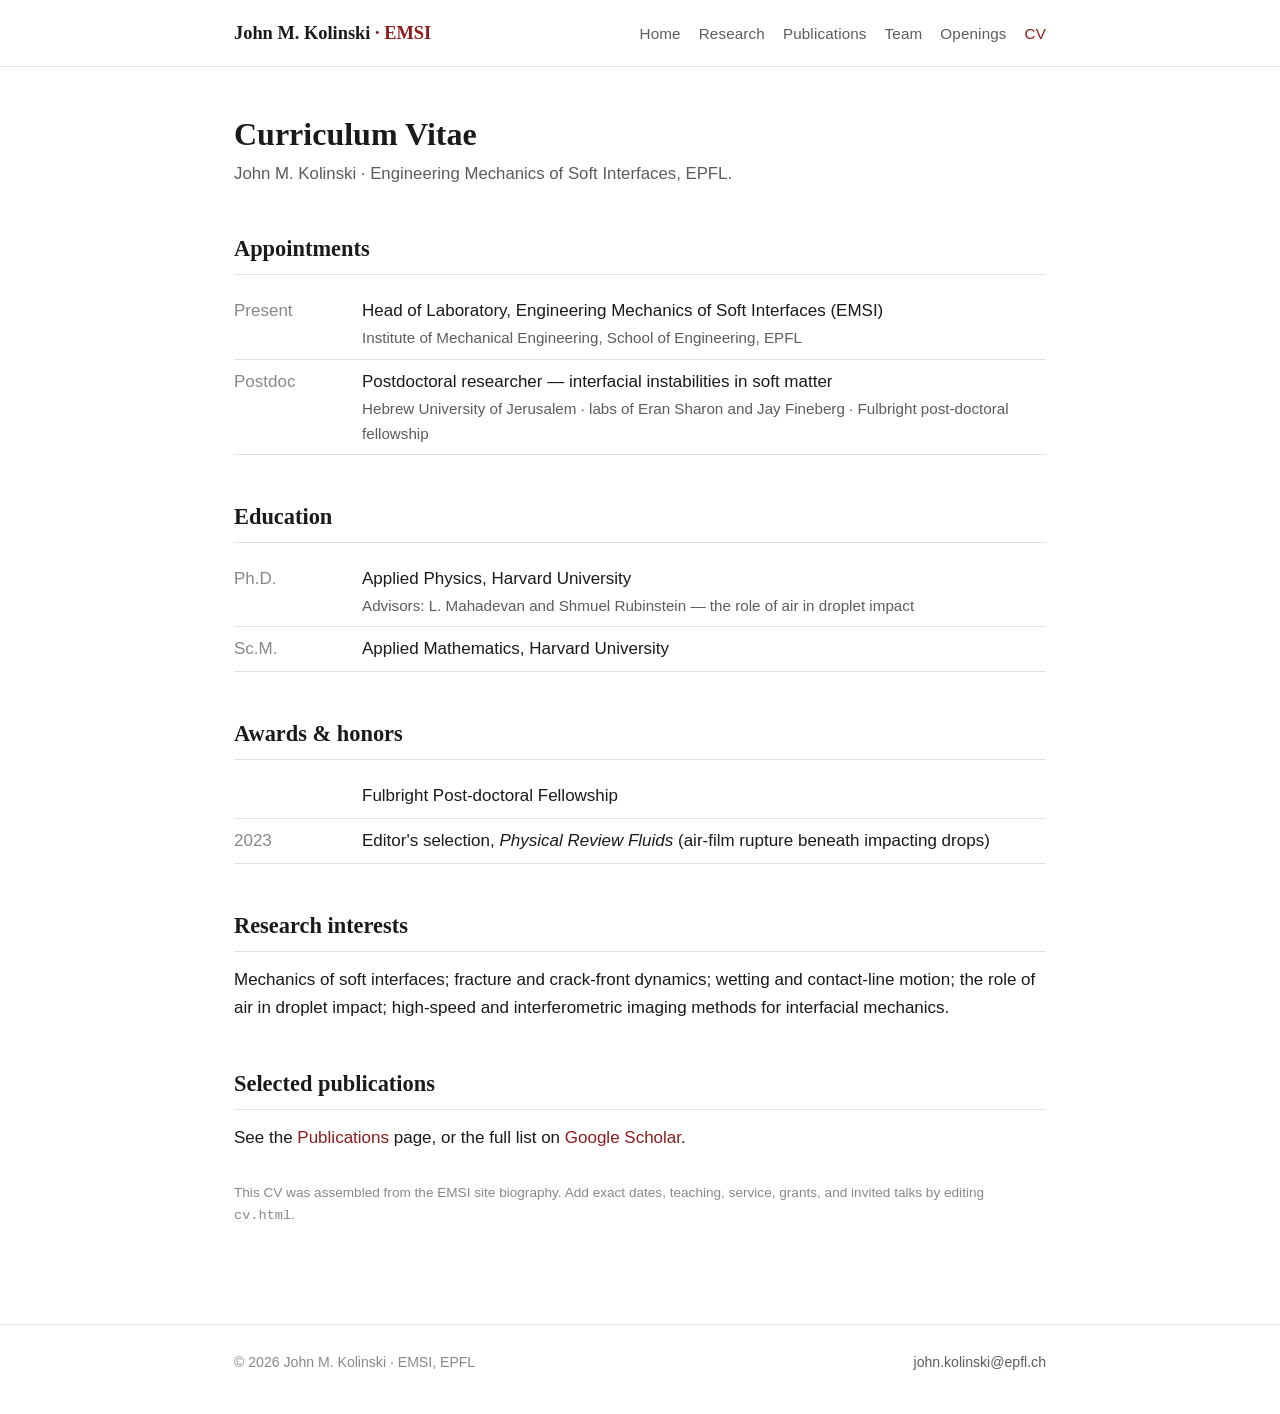
==== cv.html @ 67ac92ac "Add files via upload" ====
<!DOCTYPE html>
<html lang="en">
<head>
<meta charset="utf-8">
<meta name="viewport" content="width=device-width, initial-scale=1">
<title>CV — John M. Kolinski</title>
<meta name="description" content="Curriculum vitae of John M. Kolinski, EPFL.">
<link rel="stylesheet" href="styles.css">
</head>
<body>
<header class="site-header">
  <nav class="nav-wrap">
    <a class="brand" href="index.html">John M. Kolinski <span>· EMSI</span></a>
    <div class="nav-links">
      <a href="index.html">Home</a>
      <a href="research.html">Research</a>
      <a href="publications.html">Publications</a>
      <a href="team.html">Team</a>
      <a href="openings.html">Openings</a>
      <a href="cv.html" class="active">CV</a>
    </div>
  </nav>
</header>

<main>
  <h1 class="page-title">Curriculum Vitae</h1>
  <p class="lead">John M. Kolinski · Engineering Mechanics of Soft Interfaces, EPFL.
    <!-- To offer a downloadable CV, drop a cv.pdf in this folder and uncomment: -->
    <!-- <a href="cv.pdf">Download PDF →</a> --></p>

  <h2>Appointments</h2>
  <div class="cv-row">
    <div class="cv-year">Present</div>
    <div class="cv-detail">Head of Laboratory, Engineering Mechanics of Soft Interfaces (EMSI)
      <div class="where">Institute of Mechanical Engineering, School of Engineering, EPFL</div></div>
  </div>
  <div class="cv-row">
    <div class="cv-year">Postdoc</div>
    <div class="cv-detail">Postdoctoral researcher — interfacial instabilities in soft matter
      <div class="where">Hebrew University of Jerusalem · labs of Eran Sharon and Jay Fineberg · Fulbright post-doctoral fellowship</div></div>
  </div>

  <h2>Education</h2>
  <div class="cv-row">
    <div class="cv-year">Ph.D.</div>
    <div class="cv-detail">Applied Physics, Harvard University
      <div class="where">Advisors: L. Mahadevan and Shmuel Rubinstein — the role of air in droplet impact</div></div>
  </div>
  <div class="cv-row">
    <div class="cv-year">Sc.M.</div>
    <div class="cv-detail">Applied Mathematics, Harvard University</div>
  </div>

  <h2>Awards &amp; honors</h2>
  <div class="cv-row">
    <div class="cv-year"></div>
    <div class="cv-detail">Fulbright Post-doctoral Fellowship</div>
  </div>
  <div class="cv-row">
    <div class="cv-year">2023</div>
    <div class="cv-detail">Editor's selection, <em>Physical Review Fluids</em> (air-film rupture beneath impacting drops)</div>
  </div>

  <h2>Research interests</h2>
  <p>Mechanics of soft interfaces; fracture and crack-front dynamics; wetting and contact-line
    motion; the role of air in droplet impact; high-speed and interferometric imaging methods for
    interfacial mechanics.</p>

  <h2>Selected publications</h2>
  <p>See the <a href="publications.html">Publications</a> page, or the full list on
    <a href="https://scholar.google.com/citations?user=BDzF8kMAAAAJ">Google Scholar</a>.</p>

  <p style="font-size:0.85rem;color:var(--faint);margin-top:30px;">
    This CV was assembled from the EMSI site biography. Add exact dates, teaching, service,
    grants, and invited talks by editing <code>cv.html</code>.</p>
</main>

<footer class="site-footer">
  <div class="footer-wrap">
    <div>© 2026 John M. Kolinski · EMSI, EPFL</div>
    <div><a href="mailto:john.kolinski@epfl.ch">john.kolinski@epfl.ch</a></div>
  </div>
</footer>
</body>
</html>
---- styles.css ----
/* John Kolinski — EMSI. Clean academic theme. */
:root {
  --ink: #1a1a1a;
  --muted: #5c5c5c;
  --faint: #888;
  --rule: #e2e2e2;
  --bg: #ffffff;
  --bg-soft: #faf9f7;
  --accent: #8a1c1c;        /* restrained academic red */
  --accent-soft: #f4ebeb;
  --max: 860px;
  --serif: Georgia, "Times New Roman", Times, serif;
  --sans: -apple-system, BlinkMacSystemFont, "Segoe UI", Helvetica, Arial, sans-serif;
}

* { box-sizing: border-box; }

html { -webkit-text-size-adjust: 100%; }

body {
  margin: 0;
  background: var(--bg);
  color: var(--ink);
  font-family: var(--sans);
  font-size: 17px;
  line-height: 1.65;
}

a { color: var(--accent); text-decoration: none; }
a:hover { text-decoration: underline; }

/* ---- Header / nav ---- */
.site-header {
  border-bottom: 1px solid var(--rule);
  background: var(--bg);
}
.nav-wrap {
  max-width: var(--max);
  margin: 0 auto;
  padding: 18px 24px;
  display: flex;
  flex-wrap: wrap;
  align-items: baseline;
  gap: 6px 22px;
}
.brand {
  font-family: var(--serif);
  font-size: 1.15rem;
  font-weight: 700;
  color: var(--ink);
  margin-right: auto;
}
.brand:hover { text-decoration: none; }
.brand span { color: var(--accent); }
.nav-links { display: flex; flex-wrap: wrap; gap: 18px; }
.nav-links a {
  color: var(--muted);
  font-size: 0.95rem;
  letter-spacing: 0.01em;
}
.nav-links a:hover, .nav-links a.active { color: var(--accent); text-decoration: none; }

/* ---- Layout ---- */
main {
  max-width: var(--max);
  margin: 0 auto;
  padding: 48px 24px 80px;
}
.page-title {
  font-family: var(--serif);
  font-size: 2rem;
  margin: 0 0 6px;
  line-height: 1.2;
}
.lead { color: var(--muted); font-size: 1.05rem; margin-top: 0; }
h2 {
  font-family: var(--serif);
  font-size: 1.4rem;
  margin: 44px 0 14px;
  padding-bottom: 6px;
  border-bottom: 1px solid var(--rule);
}
h3 { font-size: 1.08rem; margin: 26px 0 8px; }
p { margin: 0 0 16px; }

/* ---- Hero (home) ---- */
.hero { display: flex; gap: 34px; align-items: flex-start; margin-bottom: 8px; }
.hero-text { flex: 1 1 auto; }
.hero h1 { font-family: var(--serif); font-size: 2.1rem; margin: 0 0 4px; }
.hero .role { color: var(--accent); font-weight: 600; margin: 0 0 2px; }
.hero .affil { color: var(--muted); margin: 0 0 16px; }
.portrait {
  flex: 0 0 180px;
  width: 180px;
  border-radius: 4px;
  border: 1px solid var(--rule);
}
.contact-line { font-size: 0.95rem; color: var(--muted); }
.contact-line a { color: var(--accent); }

/* ---- News ---- */
.news-item {
  display: flex;
  gap: 18px;
  padding: 14px 0;
  border-bottom: 1px solid var(--rule);
}
.news-date {
  flex: 0 0 92px;
  color: var(--faint);
  font-size: 0.85rem;
  font-variant-numeric: tabular-nums;
  padding-top: 2px;
}
.news-body { flex: 1 1 auto; }
.news-body p { margin: 0; }
.tag {
  display: inline-block;
  font-size: 0.72rem;
  text-transform: uppercase;
  letter-spacing: 0.06em;
  color: var(--accent);
  background: var(--accent-soft);
  border-radius: 3px;
  padding: 1px 7px;
  margin-right: 8px;
  vertical-align: 1px;
}

/* ---- Cards (research) ---- */
.cards { display: grid; grid-template-columns: 1fr 1fr; gap: 26px; margin-top: 8px; }
.card {
  border: 1px solid var(--rule);
  border-radius: 6px;
  overflow: hidden;
  background: var(--bg);
}
.card img { width: 100%; height: 170px; object-fit: cover; display: block; }
.card-body { padding: 16px 18px 20px; }
.card-body h3 { margin-top: 0; }
.card-body p { color: var(--muted); font-size: 0.96rem; margin-bottom: 0; }

/* ---- Publications ---- */
.pub-group { margin-bottom: 8px; }
.pub {
  padding: 12px 0;
  border-bottom: 1px solid var(--rule);
  font-size: 0.98rem;
}
.pub .me { font-weight: 700; }
.pub .venue { font-style: italic; color: var(--muted); }
.pub .badge {
  font-size: 0.72rem;
  color: var(--accent);
  border: 1px solid var(--accent);
  border-radius: 3px;
  padding: 0 5px;
  margin-left: 6px;
}

/* ---- Team ---- */
.person {
  display: flex;
  gap: 18px;
  padding: 18px 0;
  border-bottom: 1px solid var(--rule);
  align-items: flex-start;
}
.person img {
  flex: 0 0 96px;
  width: 96px; height: 96px;
  object-fit: cover;
  border-radius: 4px;
  border: 1px solid var(--rule);
}
.person-info h3 { margin: 0 0 4px; }
.person-info p { margin: 0; color: var(--muted); font-size: 0.95rem; }
.person-info .meta { font-size: 0.85rem; color: var(--faint); margin-top: 6px; }

/* ---- Openings ---- */
.opening {
  border: 1px solid var(--rule);
  border-left: 3px solid var(--accent);
  border-radius: 4px;
  padding: 18px 22px;
  margin-bottom: 22px;
  background: var(--bg-soft);
}
.opening h3 { margin-top: 0; }
.opening h4 { margin: 14px 0 4px; font-size: 0.95rem; }

/* ---- CV ---- */
.cv-row { display: flex; gap: 18px; padding: 8px 0; border-bottom: 1px solid var(--rule); }
.cv-year { flex: 0 0 110px; color: var(--faint); font-variant-numeric: tabular-nums; }
.cv-detail { flex: 1 1 auto; }
.cv-detail .where { color: var(--muted); font-size: 0.95rem; }

/* ---- Footer ---- */
.site-footer {
  border-top: 1px solid var(--rule);
  color: var(--faint);
  font-size: 0.88rem;
}
.footer-wrap {
  max-width: var(--max);
  margin: 0 auto;
  padding: 26px 24px 40px;
  display: flex;
  justify-content: space-between;
  flex-wrap: wrap;
  gap: 10px;
}
.site-footer a { color: var(--muted); }

/* ---- Responsive ---- */
@media (max-width: 640px) {
  body { font-size: 16px; }
  .hero { flex-direction: column-reverse; align-items: stretch; }
  .portrait { width: 140px; flex-basis: 140px; }
  .cards { grid-template-columns: 1fr; }
  .news-item { flex-direction: column; gap: 4px; }
  .news-date { flex-basis: auto; }
  .page-title { font-size: 1.7rem; }
}
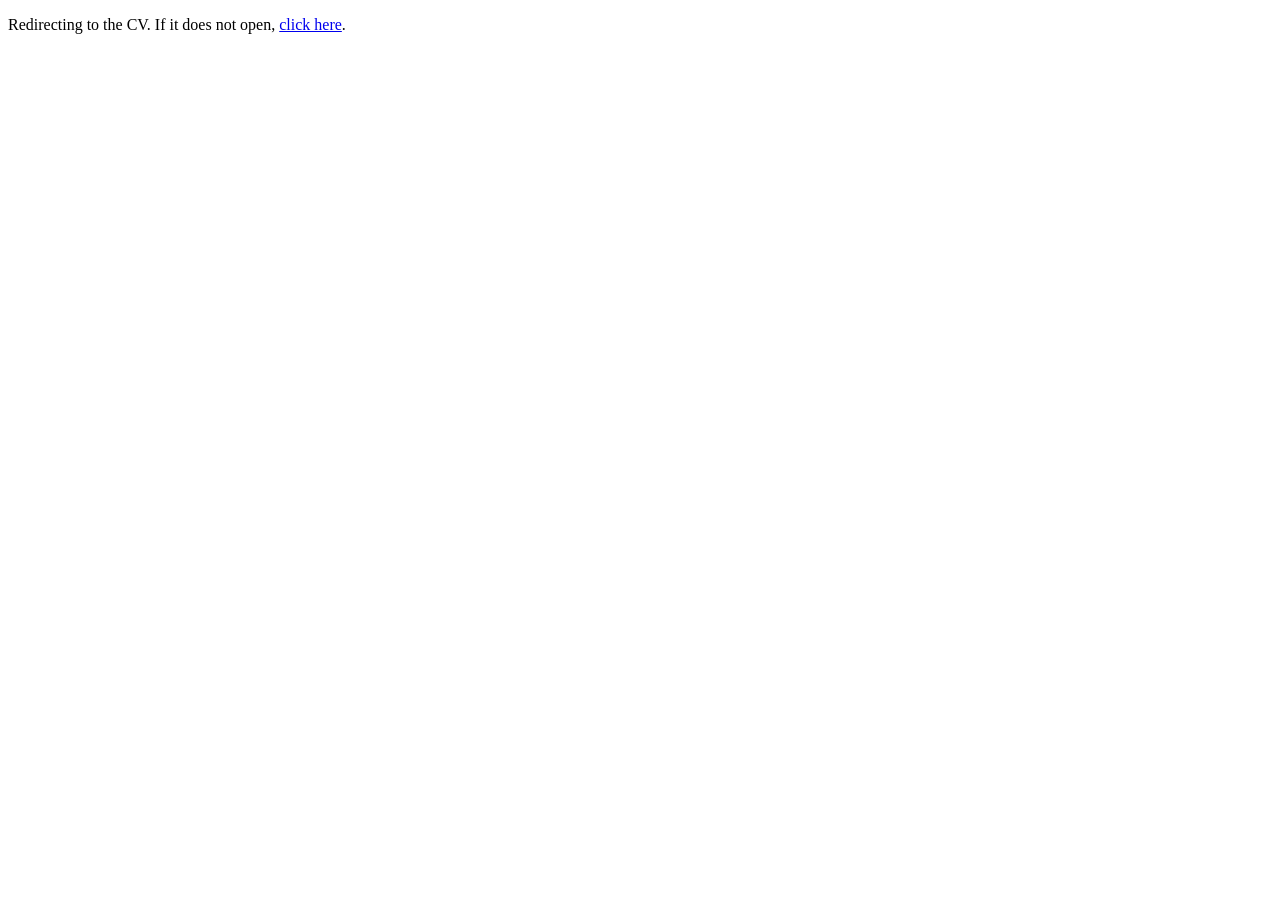
==== commit 505134c9: "Add files via upload" ====
--- a/cv.html
+++ b/cv.html
@@ -2,84 +2,11 @@
 <html lang="en">
 <head>
 <meta charset="utf-8">
-<meta name="viewport" content="width=device-width, initial-scale=1">
+<meta http-equiv="refresh" content="0; url=cv.pdf">
 <title>CV — John M. Kolinski</title>
-<meta name="description" content="Curriculum vitae of John M. Kolinski, EPFL.">
-<link rel="stylesheet" href="styles.css">
+<link rel="canonical" href="cv.pdf">
 </head>
 <body>
-<header class="site-header">
-  <nav class="nav-wrap">
-    <a class="brand" href="index.html">John M. Kolinski <span>· EMSI</span></a>
-    <div class="nav-links">
-      <a href="index.html">Home</a>
-      <a href="research.html">Research</a>
-      <a href="publications.html">Publications</a>
-      <a href="team.html">Team</a>
-      <a href="openings.html">Openings</a>
-      <a href="cv.html" class="active">CV</a>
-    </div>
-  </nav>
-</header>
-
-<main>
-  <h1 class="page-title">Curriculum Vitae</h1>
-  <p class="lead">John M. Kolinski · Engineering Mechanics of Soft Interfaces, EPFL.
-    <!-- To offer a downloadable CV, drop a cv.pdf in this folder and uncomment: -->
-    <!-- <a href="cv.pdf">Download PDF →</a> --></p>
-
-  <h2>Appointments</h2>
-  <div class="cv-row">
-    <div class="cv-year">Present</div>
-    <div class="cv-detail">Head of Laboratory, Engineering Mechanics of Soft Interfaces (EMSI)
-      <div class="where">Institute of Mechanical Engineering, School of Engineering, EPFL</div></div>
-  </div>
-  <div class="cv-row">
-    <div class="cv-year">Postdoc</div>
-    <div class="cv-detail">Postdoctoral researcher — interfacial instabilities in soft matter
-      <div class="where">Hebrew University of Jerusalem · labs of Eran Sharon and Jay Fineberg · Fulbright post-doctoral fellowship</div></div>
-  </div>
-
-  <h2>Education</h2>
-  <div class="cv-row">
-    <div class="cv-year">Ph.D.</div>
-    <div class="cv-detail">Applied Physics, Harvard University
-      <div class="where">Advisors: L. Mahadevan and Shmuel Rubinstein — the role of air in droplet impact</div></div>
-  </div>
-  <div class="cv-row">
-    <div class="cv-year">Sc.M.</div>
-    <div class="cv-detail">Applied Mathematics, Harvard University</div>
-  </div>
-
-  <h2>Awards &amp; honors</h2>
-  <div class="cv-row">
-    <div class="cv-year"></div>
-    <div class="cv-detail">Fulbright Post-doctoral Fellowship</div>
-  </div>
-  <div class="cv-row">
-    <div class="cv-year">2023</div>
-    <div class="cv-detail">Editor's selection, <em>Physical Review Fluids</em> (air-film rupture beneath impacting drops)</div>
-  </div>
-
-  <h2>Research interests</h2>
-  <p>Mechanics of soft interfaces; fracture and crack-front dynamics; wetting and contact-line
-    motion; the role of air in droplet impact; high-speed and interferometric imaging methods for
-    interfacial mechanics.</p>
-
-  <h2>Selected publications</h2>
-  <p>See the <a href="publications.html">Publications</a> page, or the full list on
-    <a href="https://scholar.google.com/citations?user=BDzF8kMAAAAJ">Google Scholar</a>.</p>
-
-  <p style="font-size:0.85rem;color:var(--faint);margin-top:30px;">
-    This CV was assembled from the EMSI site biography. Add exact dates, teaching, service,
-    grants, and invited talks by editing <code>cv.html</code>.</p>
-</main>
-
-<footer class="site-footer">
-  <div class="footer-wrap">
-    <div>© 2026 John M. Kolinski · EMSI, EPFL</div>
-    <div><a href="mailto:john.kolinski@epfl.ch">john.kolinski@epfl.ch</a></div>
-  </div>
-</footer>
+<p>Redirecting to the CV. If it does not open, <a href="cv.pdf">click here</a>.</p>
 </body>
 </html>
